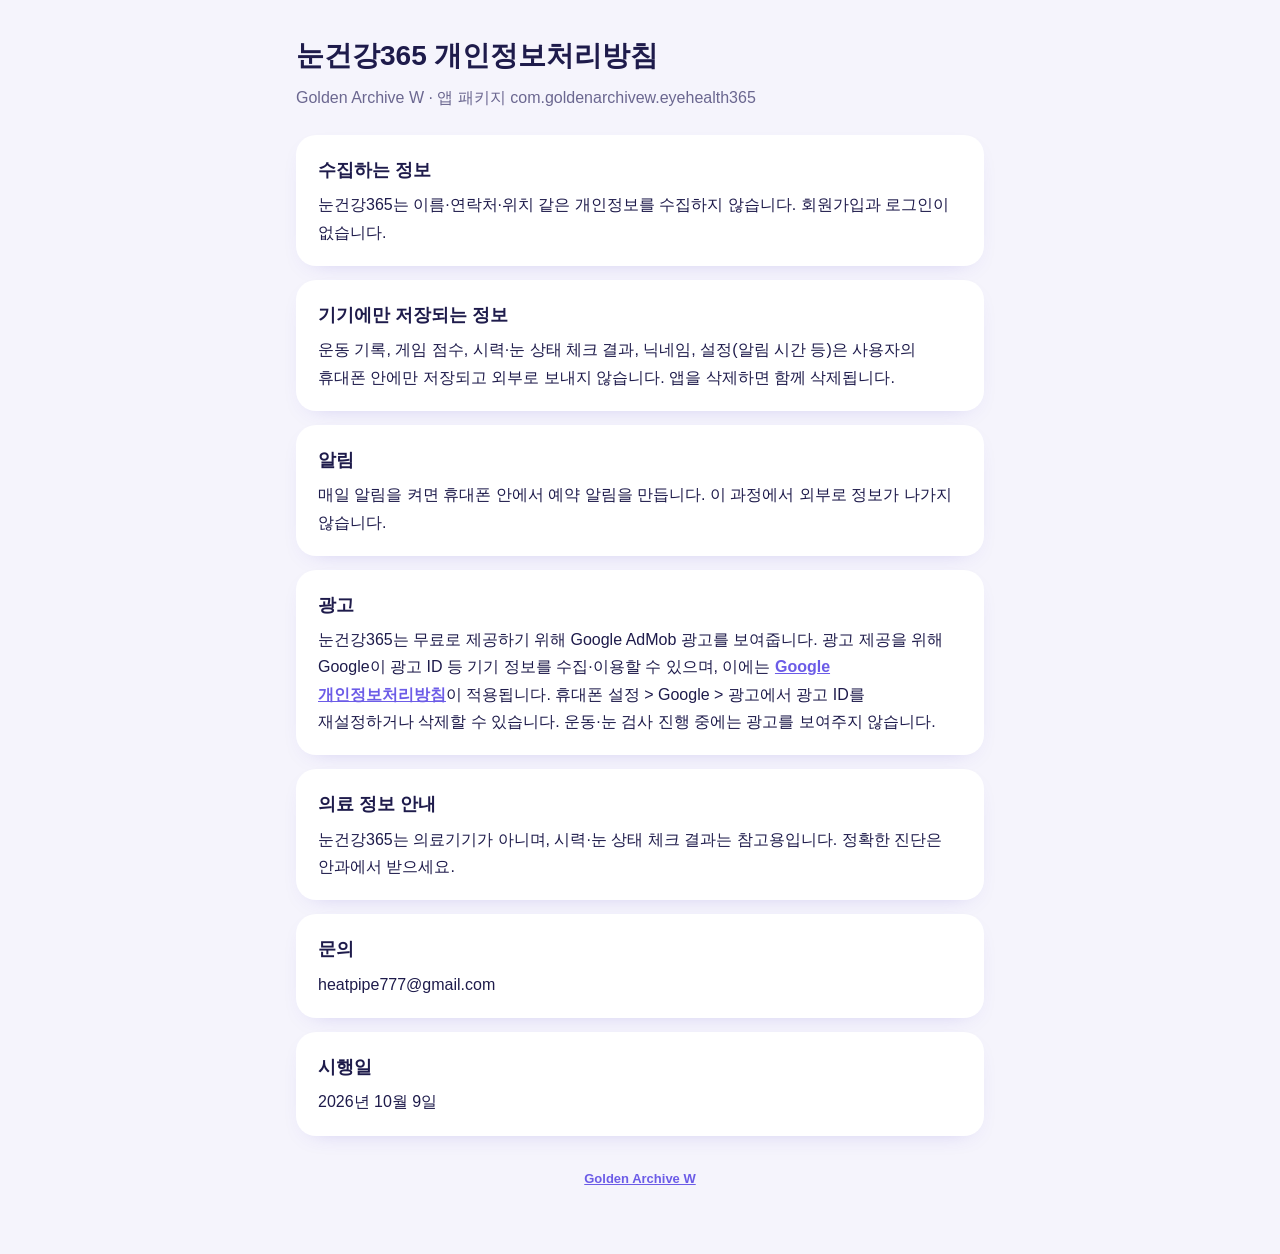
==== eyehealth365/privacy.html @ 19945b36 "Golden Archive W 공용 사이트: 앱 목록, app-ads.txt, 눈건강365 개인정보처리방침" ====
<!doctype html>
<html lang="ko">
<head>
<meta charset="utf-8" />
<meta name="viewport" content="width=device-width, initial-scale=1" />
<title>눈건강365 개인정보처리방침</title>
<link rel="stylesheet" href="/style.css" />
</head>
<body>
<main>
  <h1>눈건강365 개인정보처리방침</h1>
  <p class="sub">Golden Archive W · 앱 패키지 com.goldenarchivew.eyehealth365</p>
  <div class="card"><h2>수집하는 정보</h2><p>눈건강365는 이름·연락처·위치 같은 개인정보를 수집하지 않습니다. 회원가입과 로그인이 없습니다.</p></div>
  <div class="card"><h2>기기에만 저장되는 정보</h2><p>운동 기록, 게임 점수, 시력·눈 상태 체크 결과, 닉네임, 설정(알림 시간 등)은 사용자의 휴대폰 안에만 저장되고 외부로 보내지 않습니다. 앱을 삭제하면 함께 삭제됩니다.</p></div>
  <div class="card"><h2>알림</h2><p>매일 알림을 켜면 휴대폰 안에서 예약 알림을 만듭니다. 이 과정에서 외부로 정보가 나가지 않습니다.</p></div>
  <div class="card"><h2>광고</h2><p>눈건강365는 무료로 제공하기 위해 Google AdMob 광고를 보여줍니다. 광고 제공을 위해 Google이 광고 ID 등 기기 정보를 수집·이용할 수 있으며, 이에는 <a href="https://policies.google.com/privacy" rel="noopener">Google 개인정보처리방침</a>이 적용됩니다. 휴대폰 설정 &gt; Google &gt; 광고에서 광고 ID를 재설정하거나 삭제할 수 있습니다. 운동·눈 검사 진행 중에는 광고를 보여주지 않습니다.</p></div>
  <div class="card"><h2>의료 정보 안내</h2><p>눈건강365는 의료기기가 아니며, 시력·눈 상태 체크 결과는 참고용입니다. 정확한 진단은 안과에서 받으세요.</p></div>
  <div class="card"><h2>문의</h2><p>heatpipe777@gmail.com</p></div>
  <div class="card"><h2>시행일</h2><p>2026년 10월 9일</p></div>
  <footer><a href="/">Golden Archive W</a></footer>
</main>
</body>
</html>
---- style.css ----
:root{--bg:#F5F4FC;--card:#fff;--fg:#1E1B4B;--mute:#6B6790;--accent:#6C5CE7}
@media (prefers-color-scheme:dark){:root{--bg:#0F0E20;--card:#1D1B38;--fg:#F1EFFF;--mute:#B9B5D8;--accent:#B9AEFF}}
*{box-sizing:border-box}
body{margin:0;background:var(--bg);color:var(--fg);font-family:Pretendard,-apple-system,"Malgun Gothic",sans-serif;line-height:1.7;word-break:keep-all}
main{max-width:720px;margin:0 auto;padding:32px 16px 64px}
h1{font-size:28px;margin:0 0 4px}
.sub{color:var(--mute);margin:0 0 24px}
.card{background:var(--card);border-radius:20px;padding:20px 22px;margin:14px 0;box-shadow:0 8px 24px -16px rgba(80,60,200,.35)}
h2{font-size:18px;margin:0 0 6px}
p{margin:0}
a{color:var(--accent);font-weight:700}
footer{color:var(--mute);font-size:13px;margin-top:32px;text-align:center}
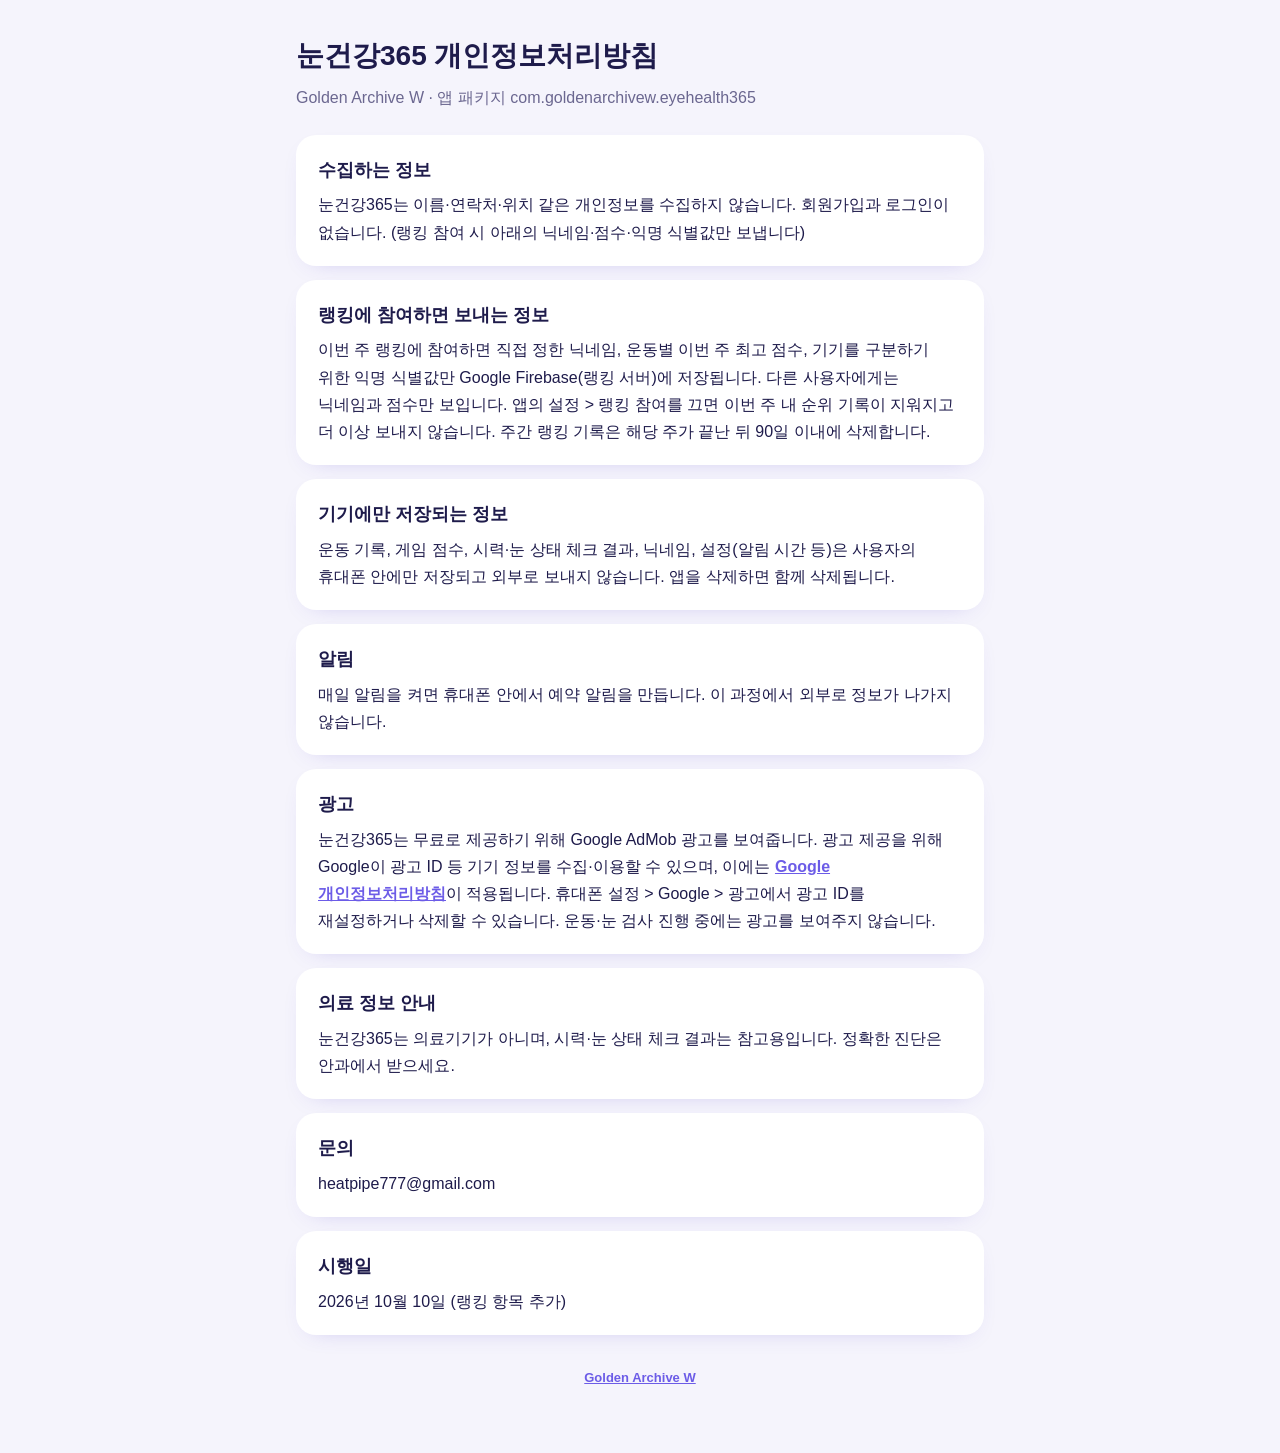
==== commit 3b64b40d: "눈건강365 개인정보처리방침: 랭킹 항목 추가" ====
--- a/eyehealth365/privacy.html
+++ b/eyehealth365/privacy.html
@@ -10,13 +10,14 @@
 <main>
   <h1>눈건강365 개인정보처리방침</h1>
   <p class="sub">Golden Archive W · 앱 패키지 com.goldenarchivew.eyehealth365</p>
-  <div class="card"><h2>수집하는 정보</h2><p>눈건강365는 이름·연락처·위치 같은 개인정보를 수집하지 않습니다. 회원가입과 로그인이 없습니다.</p></div>
+  <div class="card"><h2>수집하는 정보</h2><p>눈건강365는 이름·연락처·위치 같은 개인정보를 수집하지 않습니다. 회원가입과 로그인이 없습니다. (랭킹 참여 시 아래의 닉네임·점수·익명 식별값만 보냅니다)</p></div>
+  <div class="card"><h2>랭킹에 참여하면 보내는 정보</h2><p>이번 주 랭킹에 참여하면 직접 정한 닉네임, 운동별 이번 주 최고 점수, 기기를 구분하기 위한 익명 식별값만 Google Firebase(랭킹 서버)에 저장됩니다. 다른 사용자에게는 닉네임과 점수만 보입니다. 앱의 설정 &gt; 랭킹 참여를 끄면 이번 주 내 순위 기록이 지워지고 더 이상 보내지 않습니다. 주간 랭킹 기록은 해당 주가 끝난 뒤 90일 이내에 삭제합니다.</p></div>
   <div class="card"><h2>기기에만 저장되는 정보</h2><p>운동 기록, 게임 점수, 시력·눈 상태 체크 결과, 닉네임, 설정(알림 시간 등)은 사용자의 휴대폰 안에만 저장되고 외부로 보내지 않습니다. 앱을 삭제하면 함께 삭제됩니다.</p></div>
   <div class="card"><h2>알림</h2><p>매일 알림을 켜면 휴대폰 안에서 예약 알림을 만듭니다. 이 과정에서 외부로 정보가 나가지 않습니다.</p></div>
   <div class="card"><h2>광고</h2><p>눈건강365는 무료로 제공하기 위해 Google AdMob 광고를 보여줍니다. 광고 제공을 위해 Google이 광고 ID 등 기기 정보를 수집·이용할 수 있으며, 이에는 <a href="https://policies.google.com/privacy" rel="noopener">Google 개인정보처리방침</a>이 적용됩니다. 휴대폰 설정 &gt; Google &gt; 광고에서 광고 ID를 재설정하거나 삭제할 수 있습니다. 운동·눈 검사 진행 중에는 광고를 보여주지 않습니다.</p></div>
   <div class="card"><h2>의료 정보 안내</h2><p>눈건강365는 의료기기가 아니며, 시력·눈 상태 체크 결과는 참고용입니다. 정확한 진단은 안과에서 받으세요.</p></div>
   <div class="card"><h2>문의</h2><p>heatpipe777@gmail.com</p></div>
-  <div class="card"><h2>시행일</h2><p>2026년 10월 9일</p></div>
+  <div class="card"><h2>시행일</h2><p>2026년 10월 10일 (랭킹 항목 추가)</p></div>
   <footer><a href="/">Golden Archive W</a></footer>
 </main>
 </body>
